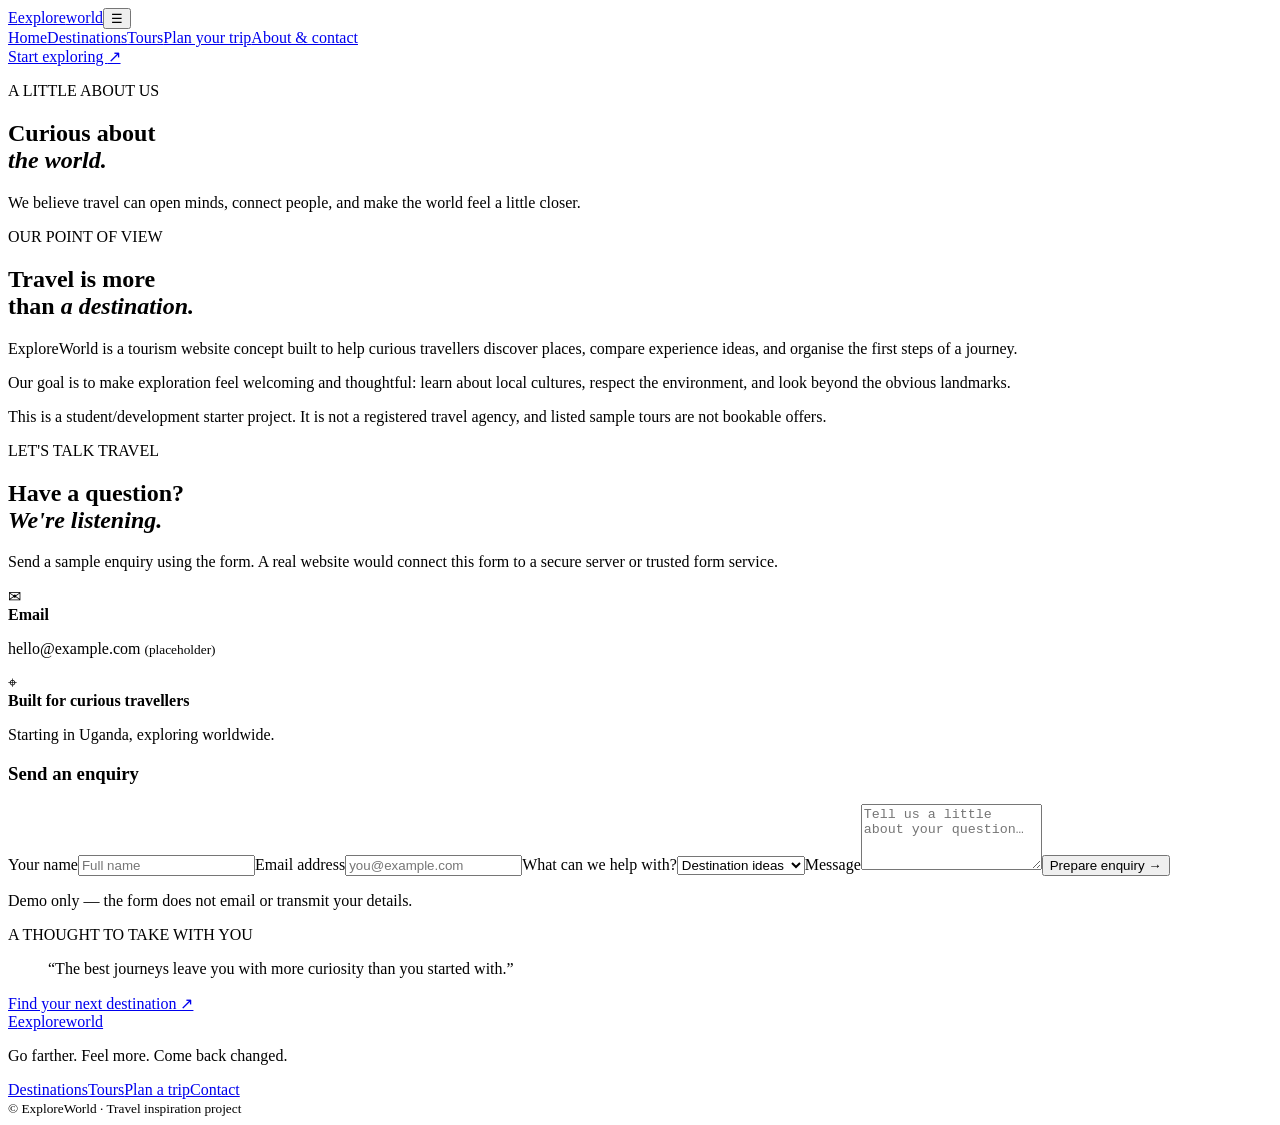
==== contact.html @ 01ba00b1 "Add files via upload" ====
<!doctype html>
<html lang="en"><head><meta charset="utf-8"><meta name="viewport" content="width=device-width, initial-scale=1"><meta name="description" content="Learn about ExploreWorld and send a travel enquiry."><title>About & contact — ExploreWorld</title><link rel="preconnect" href="https://fonts.googleapis.com"><link href="https://fonts.googleapis.com/css2?family=DM+Sans:wght@400;500;600;700&family=Playfair+Display:wght@500;600;700&display=swap" rel="stylesheet"><link rel="stylesheet" href="css/style.css"><script src="js/main.js" defer></script></head>
<body><header class="site-header"><a class="brand" href="index.html"><span class="brand-mark">E</span><span>explore<span class="brand-light">world</span></span></a><button class="menu-toggle" aria-label="Open navigation" aria-expanded="false">☰</button><nav class="nav"><a href="index.html">Home</a><a href="destinations.html">Destinations</a><a href="tours.html">Tours</a><a href="plan.html">Plan your trip</a><a class="active" href="contact.html">About & contact</a></nav><a class="header-cta" href="plan.html">Start exploring <span>↗</span></a></header>
<main><section class="page-hero contact-hero"><div class="page-hero-inner"><p class="eyebrow light">A LITTLE ABOUT US</p><h1>Curious about<br><em>the world.</em></h1><p>We believe travel can open minds, connect people, and make the world feel a little closer.</p></div></section>
<section class="section about-layout"><div><p class="eyebrow">OUR POINT OF VIEW</p><h2>Travel is more<br>than <em>a destination.</em></h2></div><div class="about-copy"><p>ExploreWorld is a tourism website concept built to help curious travellers discover places, compare experience ideas, and organise the first steps of a journey.</p><p>Our goal is to make exploration feel welcoming and thoughtful: learn about local cultures, respect the environment, and look beyond the obvious landmarks.</p><p class="muted">This is a student/development starter project. It is not a registered travel agency, and listed sample tours are not bookable offers.</p></div></section>
<section class="contact-section"><div class="contact-info"><p class="eyebrow light">LET'S TALK TRAVEL</p><h2>Have a question?<br><em>We're listening.</em></h2><p>Send a sample enquiry using the form. A real website would connect this form to a secure server or trusted form service.</p><div class="contact-detail"><span>✉</span><div><strong>Email</strong><p>hello@example.com <small>(placeholder)</small></p></div></div><div class="contact-detail"><span>⌖</span><div><strong>Built for curious travellers</strong><p>Starting in Uganda, exploring worldwide.</p></div></div></div>
<form id="contact-form" class="contact-form"><h3>Send an enquiry</h3><label class="field">Your name<input name="name" required autocomplete="name" placeholder="Full name"></label><label class="field">Email address<input name="email" type="email" required autocomplete="email" placeholder="you@example.com"></label><label class="field">What can we help with?<select name="topic"><option>Destination ideas</option><option>Tour information</option><option>Trip planning</option><option>Website feedback</option><option>Other question</option></select></label><label class="field">Message<textarea name="message" rows="4" required placeholder="Tell us a little about your question…"></textarea></label><button class="button button-light button-wide" type="submit">Prepare enquiry <span>→</span></button><p class="form-footnote light-note">Demo only — the form does not email or transmit your details.</p><div id="contact-result" class="form-result form-result-light" aria-live="polite" hidden></div></form></section>
<section class="section closing-quote"><p class="eyebrow">A THOUGHT TO TAKE WITH YOU</p><blockquote>“The best journeys leave you with more curiosity than you started with.”</blockquote><a class="text-link" href="destinations.html">Find your next destination ↗</a></section></main>
<footer class="footer"><a class="brand brand-footer" href="index.html"><span class="brand-mark">E</span><span>explore<span class="brand-light">world</span></span></a><p>Go farther. Feel more. Come back changed.</p><div class="footer-links"><a href="destinations.html">Destinations</a><a href="tours.html">Tours</a><a href="plan.html">Plan a trip</a><a href="contact.html">Contact</a></div><small>© <span data-year></span> ExploreWorld · Travel inspiration project</small></footer></body></html>
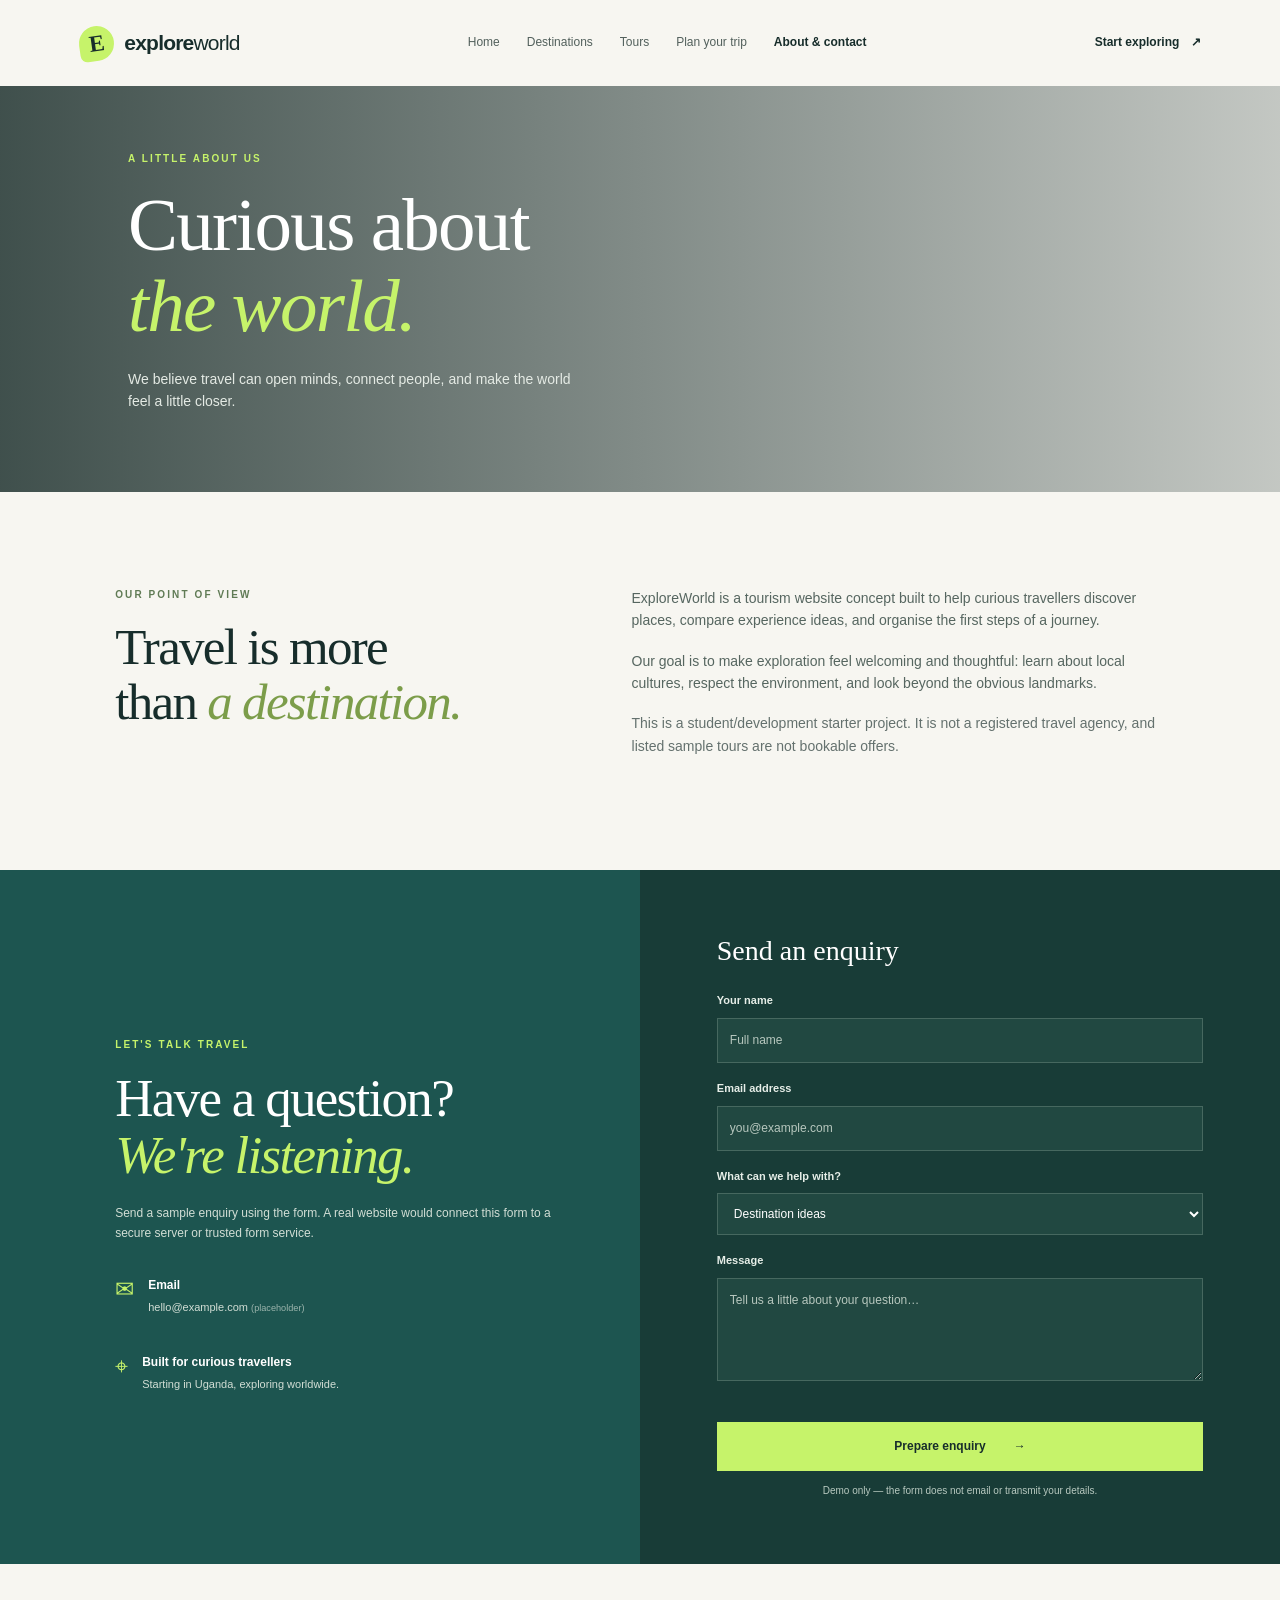
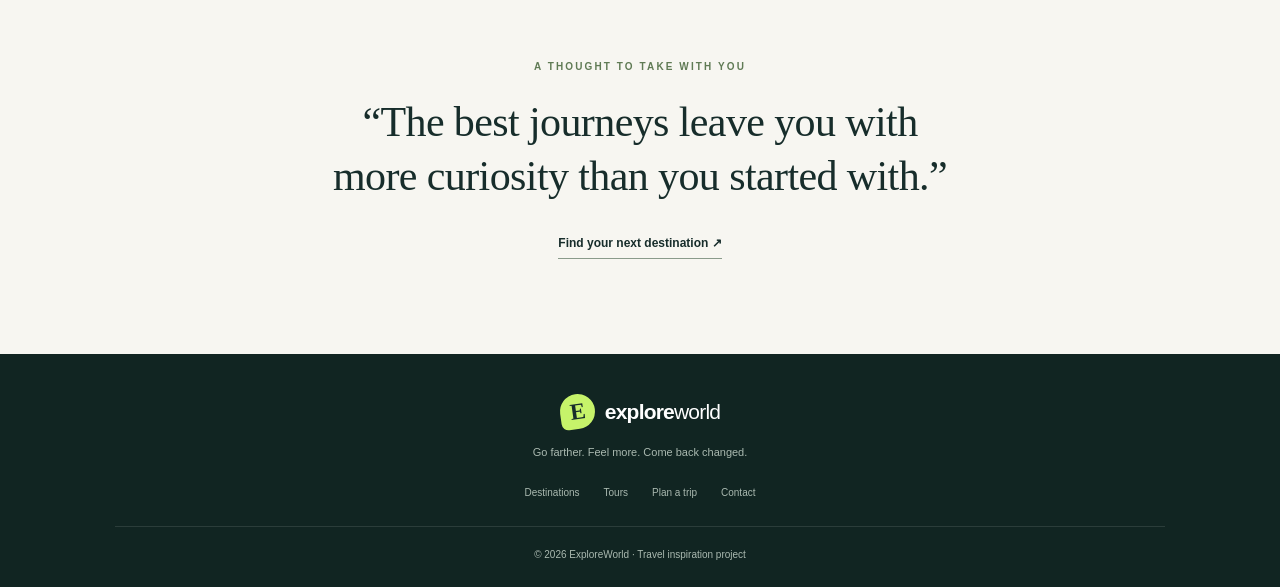
==== commit 28b768a2: "Update contact.html" ====
--- a/contact.html
+++ b/contact.html
@@ -1,9 +1,11 @@
 <!doctype html>
 <html lang="en"><head><meta charset="utf-8"><meta name="viewport" content="width=device-width, initial-scale=1"><meta name="description" content="Learn about ExploreWorld and send a travel enquiry."><title>About & contact — ExploreWorld</title><link rel="preconnect" href="https://fonts.googleapis.com"><link href="https://fonts.googleapis.com/css2?family=DM+Sans:wght@400;500;600;700&family=Playfair+Display:wght@500;600;700&display=swap" rel="stylesheet"><link rel="stylesheet" href="css/style.css"><script src="js/main.js" defer></script></head>
-<body><header class="site-header"><a class="brand" href="index.html"><span class="brand-mark">E</span><span>explore<span class="brand-light">world</span></span></a><button class="menu-toggle" aria-label="Open navigation" aria-expanded="false">☰</button><nav class="nav"><a href="index.html">Home</a><a href="destinations.html">Destinations</a><a href="tours.html">Tours</a><a href="plan.html">Plan your trip</a><a class="active" href="contact.html">About & contact</a></nav><a class="header-cta" href="plan.html">Start exploring <span>↗</span></a></header>
+<link rel="stylesheet" href="style.css">
+  <script src="main.js"></script>
+  <body><header class="site-header"><a class="brand" href="index.html"><span class="brand-mark">E</span><span>explore<span class="brand-light">world</span></span></a><button class="menu-toggle" aria-label="Open navigation" aria-expanded="false">☰</button><nav class="nav"><a href="index.html">Home</a><a href="destinations.html">Destinations</a><a href="tours.html">Tours</a><a href="plan.html">Plan your trip</a><a class="active" href="contact.html">About & contact</a></nav><a class="header-cta" href="plan.html">Start exploring <span>↗</span></a></header>
 <main><section class="page-hero contact-hero"><div class="page-hero-inner"><p class="eyebrow light">A LITTLE ABOUT US</p><h1>Curious about<br><em>the world.</em></h1><p>We believe travel can open minds, connect people, and make the world feel a little closer.</p></div></section>
 <section class="section about-layout"><div><p class="eyebrow">OUR POINT OF VIEW</p><h2>Travel is more<br>than <em>a destination.</em></h2></div><div class="about-copy"><p>ExploreWorld is a tourism website concept built to help curious travellers discover places, compare experience ideas, and organise the first steps of a journey.</p><p>Our goal is to make exploration feel welcoming and thoughtful: learn about local cultures, respect the environment, and look beyond the obvious landmarks.</p><p class="muted">This is a student/development starter project. It is not a registered travel agency, and listed sample tours are not bookable offers.</p></div></section>
 <section class="contact-section"><div class="contact-info"><p class="eyebrow light">LET'S TALK TRAVEL</p><h2>Have a question?<br><em>We're listening.</em></h2><p>Send a sample enquiry using the form. A real website would connect this form to a secure server or trusted form service.</p><div class="contact-detail"><span>✉</span><div><strong>Email</strong><p>hello@example.com <small>(placeholder)</small></p></div></div><div class="contact-detail"><span>⌖</span><div><strong>Built for curious travellers</strong><p>Starting in Uganda, exploring worldwide.</p></div></div></div>
 <form id="contact-form" class="contact-form"><h3>Send an enquiry</h3><label class="field">Your name<input name="name" required autocomplete="name" placeholder="Full name"></label><label class="field">Email address<input name="email" type="email" required autocomplete="email" placeholder="you@example.com"></label><label class="field">What can we help with?<select name="topic"><option>Destination ideas</option><option>Tour information</option><option>Trip planning</option><option>Website feedback</option><option>Other question</option></select></label><label class="field">Message<textarea name="message" rows="4" required placeholder="Tell us a little about your question…"></textarea></label><button class="button button-light button-wide" type="submit">Prepare enquiry <span>→</span></button><p class="form-footnote light-note">Demo only — the form does not email or transmit your details.</p><div id="contact-result" class="form-result form-result-light" aria-live="polite" hidden></div></form></section>
 <section class="section closing-quote"><p class="eyebrow">A THOUGHT TO TAKE WITH YOU</p><blockquote>“The best journeys leave you with more curiosity than you started with.”</blockquote><a class="text-link" href="destinations.html">Find your next destination ↗</a></section></main>
-<footer class="footer"><a class="brand brand-footer" href="index.html"><span class="brand-mark">E</span><span>explore<span class="brand-light">world</span></span></a><p>Go farther. Feel more. Come back changed.</p><div class="footer-links"><a href="destinations.html">Destinations</a><a href="tours.html">Tours</a><a href="plan.html">Plan a trip</a><a href="contact.html">Contact</a></div><small>© <span data-year></span> ExploreWorld · Travel inspiration project</small></footer></body></html>+<footer class="footer"><a class="brand brand-footer" href="index.html"><span class="brand-mark">E</span><span>explore<span class="brand-light">world</span></span></a><p>Go farther. Feel more. Come back changed.</p><div class="footer-links"><a href="destinations.html">Destinations</a><a href="tours.html">Tours</a><a href="plan.html">Plan a trip</a><a href="contact.html">Contact</a></div><small>© <span data-year></span> ExploreWorld · Travel inspiration project</small></footer></body></html>
--- a/style.css
+++ b/style.css
@@ -0,0 +1 @@
+:root{--ink:#172d2b;--muted:#64716e;--cream:#f7f6f1;--paper:#fff;--green:#c6f36a;--teal:#1d5550;--line:#e4e6df;--serif:"Playfair Display",Georgia,serif;--sans:"DM Sans",Arial,sans-serif}*{box-sizing:border-box}html{scroll-behavior:smooth}body{margin:0;background:var(--cream);color:var(--ink);font-family:var(--sans);line-height:1.6}a{color:inherit;text-decoration:none}button,input,select,textarea{font:inherit}button,a,input,select,textarea{-webkit-tap-highlight-color:transparent}a:focus-visible,button:focus-visible,input:focus-visible,select:focus-visible,textarea:focus-visible{outline:3px solid #85b72b;outline-offset:3px}.site-header{height:86px;display:flex;align-items:center;justify-content:space-between;gap:24px;padding:0 6.2%;background:var(--cream);position:relative;z-index:10}.brand{display:flex;align-items:center;gap:10px;font-size:21px;font-weight:700;letter-spacing:-.8px;white-space:nowrap}.brand-mark{width:35px;height:35px;border-radius:50% 50% 50% 7px;background:var(--green);display:grid;place-items:center;font-family:var(--serif);font-size:23px;color:var(--ink);transform:rotate(-8deg)}.brand-light{font-weight:400}.nav{display:flex;align-items:center;gap:27px}.nav a{font-size:12px;color:#52605c;transition:color .2s}.nav a:hover,.nav a.active{color:var(--ink);font-weight:700}.header-cta{font-size:12px;font-weight:700;white-space:nowrap}.header-cta span{padding-left:8px}.menu-toggle{display:none;border:0;background:transparent;font-size:25px;color:var(--ink)}.hero{min-height:590px;position:relative;display:flex;align-items:center;padding:70px 10%;background:#304c43 url('https://images.unsplash.com/photo-1476514525535-07fb3b4ae5f1?auto=format&fit=crop&w=2200&q=90') center 53%/cover no-repeat;color:#fff;overflow:hidden}.hero-shade{position:absolute;inset:0;background:linear-gradient(90deg,rgba(12,34,31,.78),rgba(12,34,31,.3) 55%,rgba(12,34,31,.02))}.hero-content{position:relative;max-width:650px}.eyebrow{font-size:10px;font-weight:700;letter-spacing:2.1px;color:#607b55;margin:0 0 17px}.eyebrow.light{color:var(--green)}h1,h2,h3,p{margin-top:0}h1,h2{font-family:var(--serif);font-weight:500;letter-spacing:-1.7px;line-height:1.08}h1{font-size:clamp(48px,6.5vw,82px);margin-bottom:22px}h2{font-size:clamp(34px,4vw,51px);margin-bottom:20px}h1 em,h2 em{font-weight:500;color:var(--green)}.hero-copy{max-width:420px;color:#edf0e9;font-size:15px;margin-bottom:29px}.button{display:inline-flex;align-items:center;justify-content:center;gap:28px;padding:15px 20px;border:0;font-weight:700;font-size:12px;cursor:pointer;transition:transform .2s,background .2s}.button:hover{transform:translateY(-2px)}.button-light{background:var(--green);color:var(--ink)}.button-dark{background:var(--ink);color:#fff}.hero-note{margin-top:55px;font-size:11px;color:#f0f1ec;display:flex;align-items:center;gap:10px}.live-dot{width:7px;height:7px;border-radius:50%;background:var(--green)}.hero-side-label{position:absolute;right:4%;bottom:40px;writing-mode:vertical-rl;font-size:9px;letter-spacing:2px;color:#fff}.search-wrap{position:relative;margin:-1px auto 0;max-width:1120px;padding:0 24px;z-index:2}.search-panel{display:grid;grid-template-columns:1.4fr 1fr auto;align-items:center;gap:26px;padding:25px 30px;background:white;box-shadow:0 16px 45px #152f2912}.search-panel label{display:flex;flex-direction:column;gap:7px}.search-panel label span{font-size:10px;font-weight:700;color:#64716e}.search-panel input,.search-panel select{border:0;border-bottom:1px solid var(--line);padding:8px 0;color:var(--ink);background:transparent;min-width:0;outline-offset:0}.section{padding:95px 9%}.intro-section{display:grid;grid-template-columns:1fr .8fr;gap:90px;align-items:end;padding-bottom:65px}.intro-text{max-width:390px;color:var(--muted);font-size:14px}.text-link{font-size:12px;font-weight:700;display:inline-block;margin-top:8px;border-bottom:1px solid #8a9b8b;padding-bottom:5px}.text-link span{padding-left:10px}.section-heading{display:flex;justify-content:space-between;align-items:end;gap:30px;margin-bottom:30px}.section-heading h2{margin-bottom:0}.section-heading h2 em{color:#7c9d4a}.destination-grid{display:grid;grid-template-columns:1.2fr 1fr 1fr;gap:15px}.destination-card{min-height:390px;background-image:linear-gradient(0deg,rgba(10,27,24,.8),transparent 60%),var(--card-image);background-position:center;background-size:cover;position:relative;display:flex;flex-direction:column;justify-content:space-between;padding:23px;color:#fff;overflow:hidden;transition:transform .3s}.destination-card:hover{transform:translateY(-5px)}.card-index{font-size:11px;color:#ffffffc9}.destination-card .tag,.tag{font-size:9px;letter-spacing:1.5px;font-weight:700}.destination-card h3{font:500 32px var(--serif);margin:8px 0 4px}.destination-card p{font-size:11px;margin:0;color:#ffffffd9}.destination-card p span{float:right}.feature-band{display:grid;grid-template-columns:1fr 1fr;min-height:440px;background:var(--teal);color:#fff}.feature-image{background:url('https://images.unsplash.com/photo-1464822759023-fed622ff2c3b?auto=format&fit=crop&w=1400&q=85') center/cover}.feature-copy{padding:70px 12%;align-self:center}.feature-copy h2{font-size:clamp(37px,4.2vw,55px)}.feature-copy>p:not(.eyebrow){max-width:370px;color:#e0e8e2;font-size:13px;margin-bottom:25px}.values{display:grid;grid-template-columns:repeat(3,1fr);gap:50px;padding-top:70px;padding-bottom:80px}.value-icon{font-size:25px;color:#769b44}.value h3{font-size:15px;margin:15px 0 8px}.value p{font-size:12px;color:var(--muted);max-width:270px}.newsletter{padding:60px 9%;background:#1c3431;color:#fff;display:flex;justify-content:space-between;align-items:center;gap:45px}.newsletter h2{font-size:38px;margin:0}.newsletter form{width:min(390px,100%)}.newsletter form>label{font-size:11px;display:block;margin-bottom:12px}.inline-form{display:flex;border-bottom:1px solid #82928b}.inline-form input{background:transparent;border:0;color:white;padding:12px 0;flex:1;min-width:0}.inline-form button{border:0;background:var(--green);width:45px;font-size:22px;cursor:pointer}.newsletter small{display:block;color:#aebbb4;font-size:10px;margin-top:9px}.footer{background:#112522;color:#d8e0d9;padding:40px 9% 24px;text-align:center}.brand-footer{justify-content:center;color:white}.footer>p{font-size:11px;color:#aab9b0;margin:15px 0 23px}.footer-links{display:flex;justify-content:center;gap:24px;margin-bottom:25px}.footer-links a,.footer small{font-size:10px;color:#aab9b0}.footer small{border-top:1px solid #ffffff1c;display:block;padding-top:20px}.page-hero{min-height:400px;display:flex;align-items:center;color:white;background-size:cover;background-position:center;position:relative}.page-hero:before{content:"";position:absolute;inset:0;background:linear-gradient(90deg,rgba(12,33,30,.78),rgba(12,33,30,.22))}.page-hero-inner{position:relative;padding:65px 10%;max-width:800px}.page-hero h1{font-size:clamp(49px,6vw,75px)}.page-hero-inner>p:last-child{max-width:450px;color:#e4eae4;font-size:14px}.destinations-hero{background-image:url('https://images.unsplash.com/photo-1469474968028-56623f02e42e?auto=format&fit=crop&w=2000&q=85')}.tours-hero{background-image:url('https://images.unsplash.com/photo-1464822759023-fed622ff2c3b?auto=format&fit=crop&w=2000&q=85')}.plan-hero{background-image:url('https://images.unsplash.com/photo-1488646953014-85cb44e25828?auto=format&fit=crop&w=2000&q=85')}.contact-hero{background-image:url('https://images.unsplash.com/photo-1527631746610-bca00a040d60?auto=format&fit=crop&w=2000&q=85')}.filter-bar{display:flex;justify-content:space-between;align-items:end;gap:25px}.filter-bar h2{margin-bottom:0}.filter-bar h2 em{color:#7c9d4a}.filters{display:flex;gap:10px}.filters input,.filters select{padding:12px;border:1px solid var(--line);background:#fff;color:var(--ink);min-width:155px}.result-count{font-size:11px;color:var(--muted);margin:25px 0 14px}.destination-list{display:grid;grid-template-columns:repeat(3,1fr);gap:18px}.place-card{background:white;min-width:0}.place-card img{width:100%;height:210px;object-fit:cover;display:block}.place-info{padding:23px}.tag-dark{color:#6b8b4a}.place-info h3,.tour-body h3{font:500 27px var(--serif);margin:9px 0}.place-info p,.tour-body>p{font-size:12px;color:var(--muted);min-height:58px}.place-info .text-link{margin-top:0}.empty-state{padding:30px;background:white;color:var(--muted)}.cta-strip{padding:40px 9%;background:var(--teal);color:#fff;display:flex;align-items:center;justify-content:space-between;gap:30px}.cta-strip h2{font-size:35px;margin:0}.cta-strip .eyebrow{margin-bottom:8px}.muted{color:var(--muted)}.max-copy{max-width:330px;font-size:12px}.tour-grid{display:grid;grid-template-columns:repeat(3,1fr);gap:20px}.tour-card{background:#fff}.tour-photo{height:250px;background-position:center;background-size:cover;position:relative}.tour-badge{position:absolute;top:17px;left:17px;background:var(--green);font-size:9px;font-weight:700;letter-spacing:1px;padding:7px 10px}.tour-body{padding:23px}.tour-meta{display:flex;justify-content:space-between;font-size:9px;color:#78847e;letter-spacing:.7px}.tour-body>p{min-height:75px}.tour-bottom{border-top:1px solid var(--line);padding-top:17px;display:flex;justify-content:space-between;align-items:center}.price{font-size:10px;color:var(--muted)}.price strong{font-size:21px;color:var(--ink)}.price small{display:block;font-size:9px}.round-link{display:grid;place-items:center;width:38px;height:38px;border-radius:50%;background:var(--green);font-size:19px}.tour-feature .feature-image{background-image:url('https://images.unsplash.com/photo-1472396961693-142e6e269027?auto=format&fit=crop&w=1400&q=85')}.plan-layout{display:grid;grid-template-columns:.75fr 1.25fr;gap:70px;align-items:start}.plan-aside{position:sticky;top:30px}.plan-aside h2 em{color:#7c9d4a}.plan-aside>p:not(.eyebrow){font-size:13px;color:var(--muted)}.aside-note{display:flex;gap:15px;padding:18px;background:#e9eee3;margin-top:30px}.aside-note>span{font-size:24px;color:#688a42}.aside-note strong{font-size:12px}.aside-note p{font-size:11px;color:var(--muted);margin:4px 0 0}.form-card{background:white;padding:35px}.form-title{display:flex;gap:15px;align-items:start;border-bottom:1px solid var(--line);padding-bottom:22px;margin-bottom:25px}.step-number{font:28px var(--serif);color:#83a64f}.form-title h2{font:500 25px var(--serif);letter-spacing:-.5px;margin:0 0 4px}.form-title p{font-size:11px;color:var(--muted);margin:0}.form-grid{display:grid;grid-template-columns:1fr 1fr;gap:20px}.field{display:flex;flex-direction:column;gap:8px;font-size:11px;font-weight:700;color:#40524c;min-width:0}.field input,.field select,.field textarea{border:1px solid #dfe4dc;background:#fcfcf9;padding:12px;color:var(--ink);width:100%;font-size:12px;font-weight:400;border-radius:0}.field textarea{resize:vertical}.field-full{grid-column:1/-1}.field fieldset{border:0;padding:0}.choice-grid{display:grid;grid-template-columns:1fr 1fr;gap:10px}.choice-grid label{font-size:11px;font-weight:500;display:flex;align-items:center;gap:8px}.button-wide{width:100%;margin-top:24px}.form-footnote{font-size:10px;color:#7b8982;text-align:center;margin:12px 0 0}.form-result{margin-top:18px;padding:16px;background:#edf4e5;border-left:3px solid #8bad4e;font-size:12px;white-space:pre-wrap}.about-layout{display:grid;grid-template-columns:.9fr 1.1fr;gap:80px}.about-layout h2 em{color:#7c9d4a}.about-copy{font-size:14px;color:#566660}.about-copy p{margin-bottom:18px}.contact-section{display:grid;grid-template-columns:1fr 1fr;background:var(--teal);color:white}.contact-info{padding:75px 12% 75px 18%;align-self:center}.contact-info h2{font-size:clamp(37px,4.5vw,53px)}.contact-info h2 em{color:var(--green)}.contact-info>p:not(.eyebrow){font-size:12px;color:#d2ded5}.contact-detail{display:flex;gap:14px;margin-top:28px}.contact-detail>span{font-size:23px;color:var(--green)}.contact-detail strong{font-size:12px}.contact-detail p{font-size:11px;color:#d2ded5;margin:3px 0}.contact-detail small{opacity:.7}.contact-form{background:#183c37;padding:65px 12%}.contact-form h3{font:500 28px var(--serif);margin-bottom:25px}.contact-form .field{margin-bottom:17px;color:#e6eee8}.contact-form .field input,.contact-form .field select,.contact-form .field textarea{background:#214841;border-color:#46685f;color:white}.contact-form input::placeholder,.contact-form textarea::placeholder{color:#b7c7be}.light-note{color:#b8c9c0}.form-result-light{background:#244d43;color:#fff;border-color:var(--green)}.closing-quote{text-align:center;max-width:850px;margin:auto}.closing-quote blockquote{font:500 clamp(27px,4vw,42px)/1.3 var(--serif);letter-spacing:-.6px;margin:20px auto 25px;max-width:760px}.closing-quote .text-link{margin-top:0}@media(max-width:1000px){.site-header{padding:0 4%;gap:12px}.nav{gap:14px}.nav a{font-size:11px}.header-cta{display:none}.section{padding:75px 6%}.destination-grid{grid-template-columns:1fr 1fr}.card-large{grid-row:span 2}.destination-card{min-height:320px}.destination-list{grid-template-columns:repeat(2,1fr)}.plan-layout{gap:35px}.contact-info{padding-left:10%}.contact-form{padding:55px 8%}}@media(max-width:720px){.site-header{height:72px;padding:0 22px}.menu-toggle{display:block;order:3}.nav{display:none;position:absolute;top:72px;left:0;right:0;padding:20px 24px;background:var(--cream);box-shadow:0 15px 25px #00000010;flex-direction:column;align-items:flex-start;gap:18px}.nav.open{display:flex}.nav a{font-size:14px}.brand{font-size:19px}.hero{min-height:570px;padding:60px 7%;background-position:58% center}.hero-content{max-width:500px}.hero-side-label{display:none}.search-wrap{padding:0 15px}.search-panel{grid-template-columns:1fr;gap:17px;padding:22px}.search-panel .button{width:100%}.intro-section{grid-template-columns:1fr;gap:20px;padding-top:65px;padding-bottom:45px}.section-heading,.filter-bar{align-items:flex-start;flex-direction:column}.destination-grid{grid-template-columns:1fr}.card-large{grid-row:auto}.destination-card{min-height:330px}.feature-band{grid-template-columns:1fr}.feature-image{min-height:250px}.feature-copy{padding:50px 8%}.values{grid-template-columns:1fr;gap:25px;padding-top:55px;padding-bottom:55px}.value{display:grid;grid-template-columns:38px 1fr;column-gap:12px}.value-icon{grid-row:span 2}.value h3{margin:0 0 5px}.value p{max-width:none;margin:0}.newsletter{padding:48px 7%;align-items:flex-start;flex-direction:column;gap:30px}.newsletter form{width:100%}.footer-links{flex-wrap:wrap;gap:12px 20px}.page-hero{min-height:360px}.page-hero-inner{padding:55px 7%}.destination-list,.tour-grid{grid-template-columns:1fr}.place-card img{height:235px}.filters{width:100%;flex-direction:column}.filters input,.filters select{width:100%}.cta-strip{align-items:flex-start;flex-direction:column}.tour-photo{height:240px}.tour-body>p{min-height:0}.plan-layout{grid-template-columns:1fr;gap:35px}.plan-aside{position:static}.form-card{padding:25px 20px}.form-grid{grid-template-columns:1fr}.field-full{grid-column:auto}.choice-grid{grid-template-columns:1fr 1fr}.about-layout{grid-template-columns:1fr;gap:25px}.contact-section{grid-template-columns:1fr}.contact-info{padding:55px 8% 35px}.contact-form{padding:35px 8% 50px}.section{padding:60px 7%}.section-heading h2{font-size:38px}}@media(max-width:390px){h1{font-size:45px}.choice-grid{grid-template-columns:1fr}.brand{font-size:17px}.brand-mark{width:31px;height:31px}}
